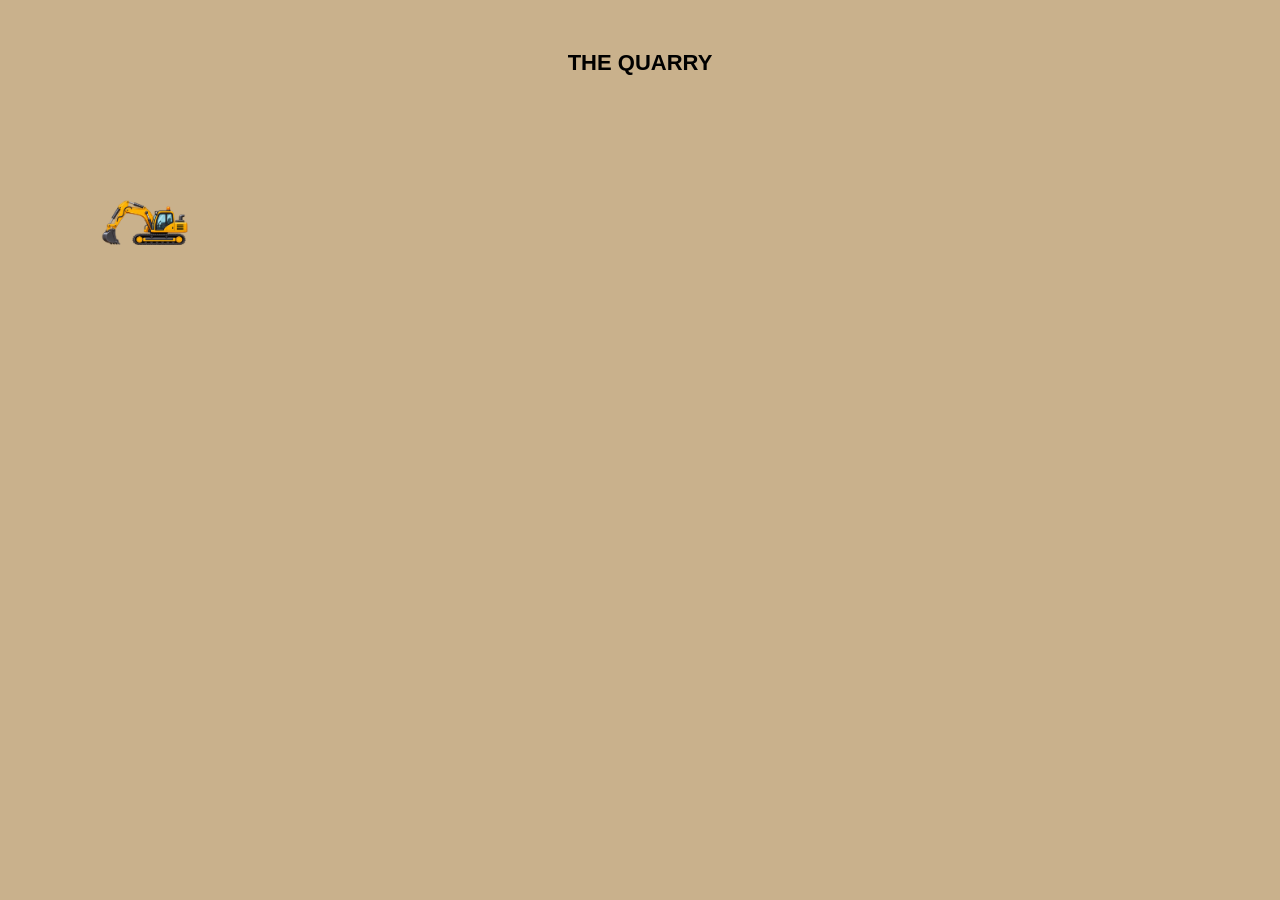
==== construction.html @ 1c094773 "Add files via upload" ====
<!DOCTYPE html>
<html lang="en">
<head>
    <meta charset="UTF-8">
    <meta name="viewport"
          content="width=device-width, initial-scale=1.0">

    <title>Papa T's Construction World</title>
    <link rel="stylesheet" href="construction.css">
</head>

<body>
    <div id="viewport">
        <div id="world">

            <section class="zone quarry">
                <h2>THE QUARRY</h2>
            </section>

            <section class="zone yard">
                <h2>THE WORK YARD</h2>
            </section>

            <section class="zone building">
                <h2>THE BUILDING SITE</h2>
            </section>

            <img
                id="excavator"
                src="images/excavator.png"
                alt="Excavator"
                draggable="false"
            >


        </div>
    </div>

    <script src="construction.js"></script>
</body>
</html>
---- construction.css ----
* {
    box-sizing: border-box;
}

html, body {
    margin: 0;
    padding: 0;
    height: 100%;
}

#viewport {
    width: 100%;
    height: 100dvh;
    overflow-y: auto;
    overflow-x: hidden;
}

#world {
    position: relative;
    width: 100%;
}

.zone {
    width: 100%;
    height: 100dvh;
    padding: 20px;
}

.zone h2 {
    text-align: center;
    font-family: Arial, sans-serif;
    font-size: 22px;
    margin-top: 30px;
}

.quarry {
    background-color: #c9b18c;
}

.yard {
    background-color: #b5c99a;
}

.building {
    background-color: #d6c8a8;
}

#excavator {
    position: absolute;
    width: 90px;
    height: auto;

    left: 100px;
    top: 200px;

    touch-action: none;
    user-select: none;
    -webkit-user-drag: none;
}
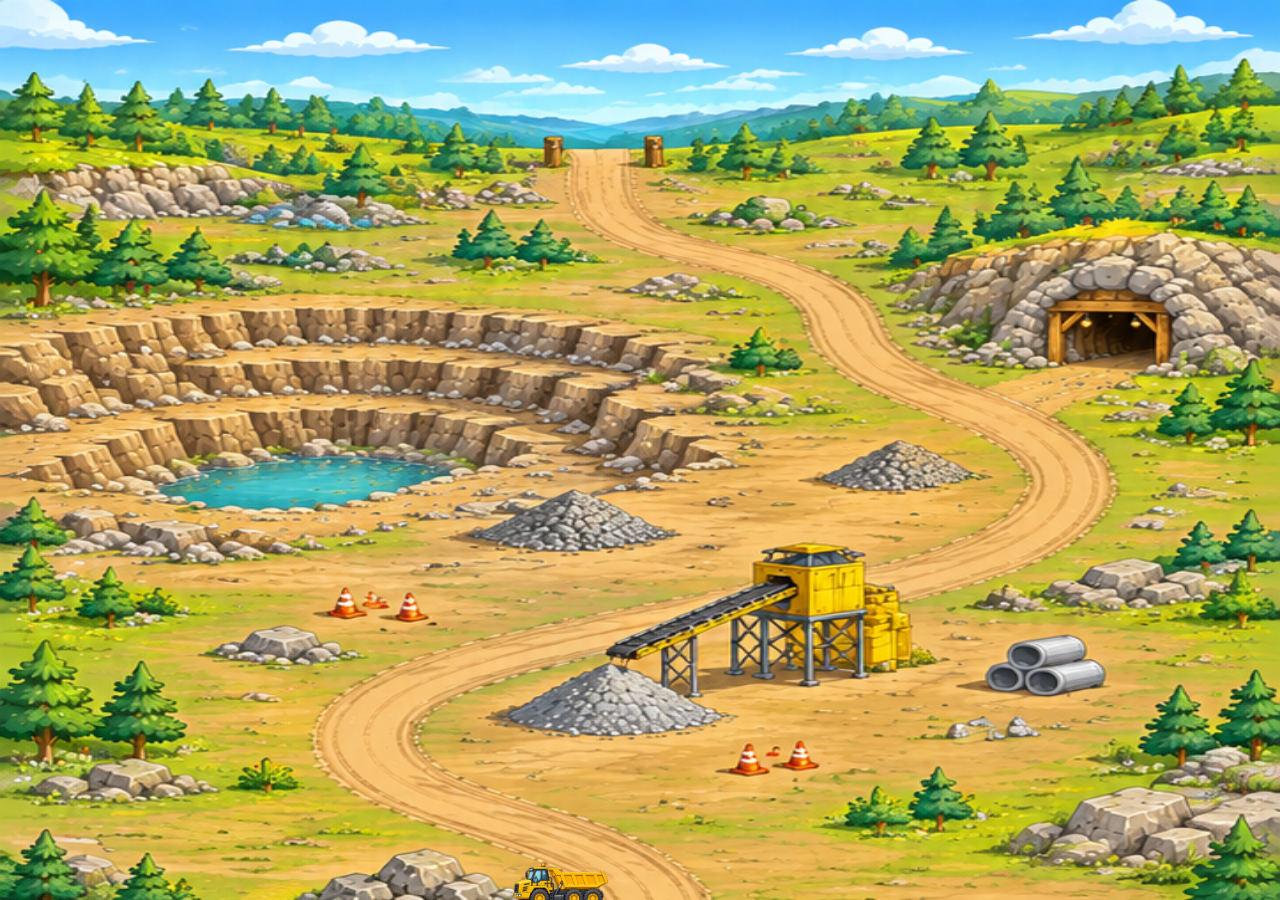
==== commit 03e71123: "Add files via upload" ====
--- a/construction.html
+++ b/construction.html
@@ -13,25 +13,7 @@
     <div id="viewport">
         <div id="world">
 
-            <section class="zone quarry">
-                <h2>THE QUARRY</h2>
-            </section>
-
-            <section class="zone yard">
-                <h2>THE WORK YARD</h2>
-            </section>
-
-            <section class="zone building">
-                <h2>THE BUILDING SITE</h2>
-            </section>
-
-            <img
-                id="excavator"
-                src="images/excavator.png"
-                alt="Excavator"
-                draggable="false"
-            >
-
+    <section class="zone quarry-world"></section>
 
         </div>
     </div>
--- a/construction.css
+++ b/construction.css
@@ -18,41 +18,21 @@
 #world {
     position: relative;
     width: 100%;
+    height: 300dvh;
 }
 
-.zone {
+.quarry-world {
     width: 100%;
-    height: 100dvh;
-    padding: 20px;
+    height: 100%;
+    background-image: url("images/quarry-world.png");
+    background-size: 100% 100%;
+    background-position: center top;
+    background-repeat: no-repeat;
 }
 
-.zone h2 {
-    text-align: center;
-    font-family: Arial, sans-serif;
-    font-size: 22px;
-    margin-top: 30px;
-}
-
-.quarry {
-    background-color: #c9b18c;
-}
-
-.yard {
-    background-color: #b5c99a;
-}
-
-.building {
-    background-color: #d6c8a8;
-}
-
-#excavator {
+.equipment {
     position: absolute;
-    width: 90px;
     height: auto;
-
-    left: 100px;
-    top: 200px;
-
     touch-action: none;
     user-select: none;
     -webkit-user-drag: none;
